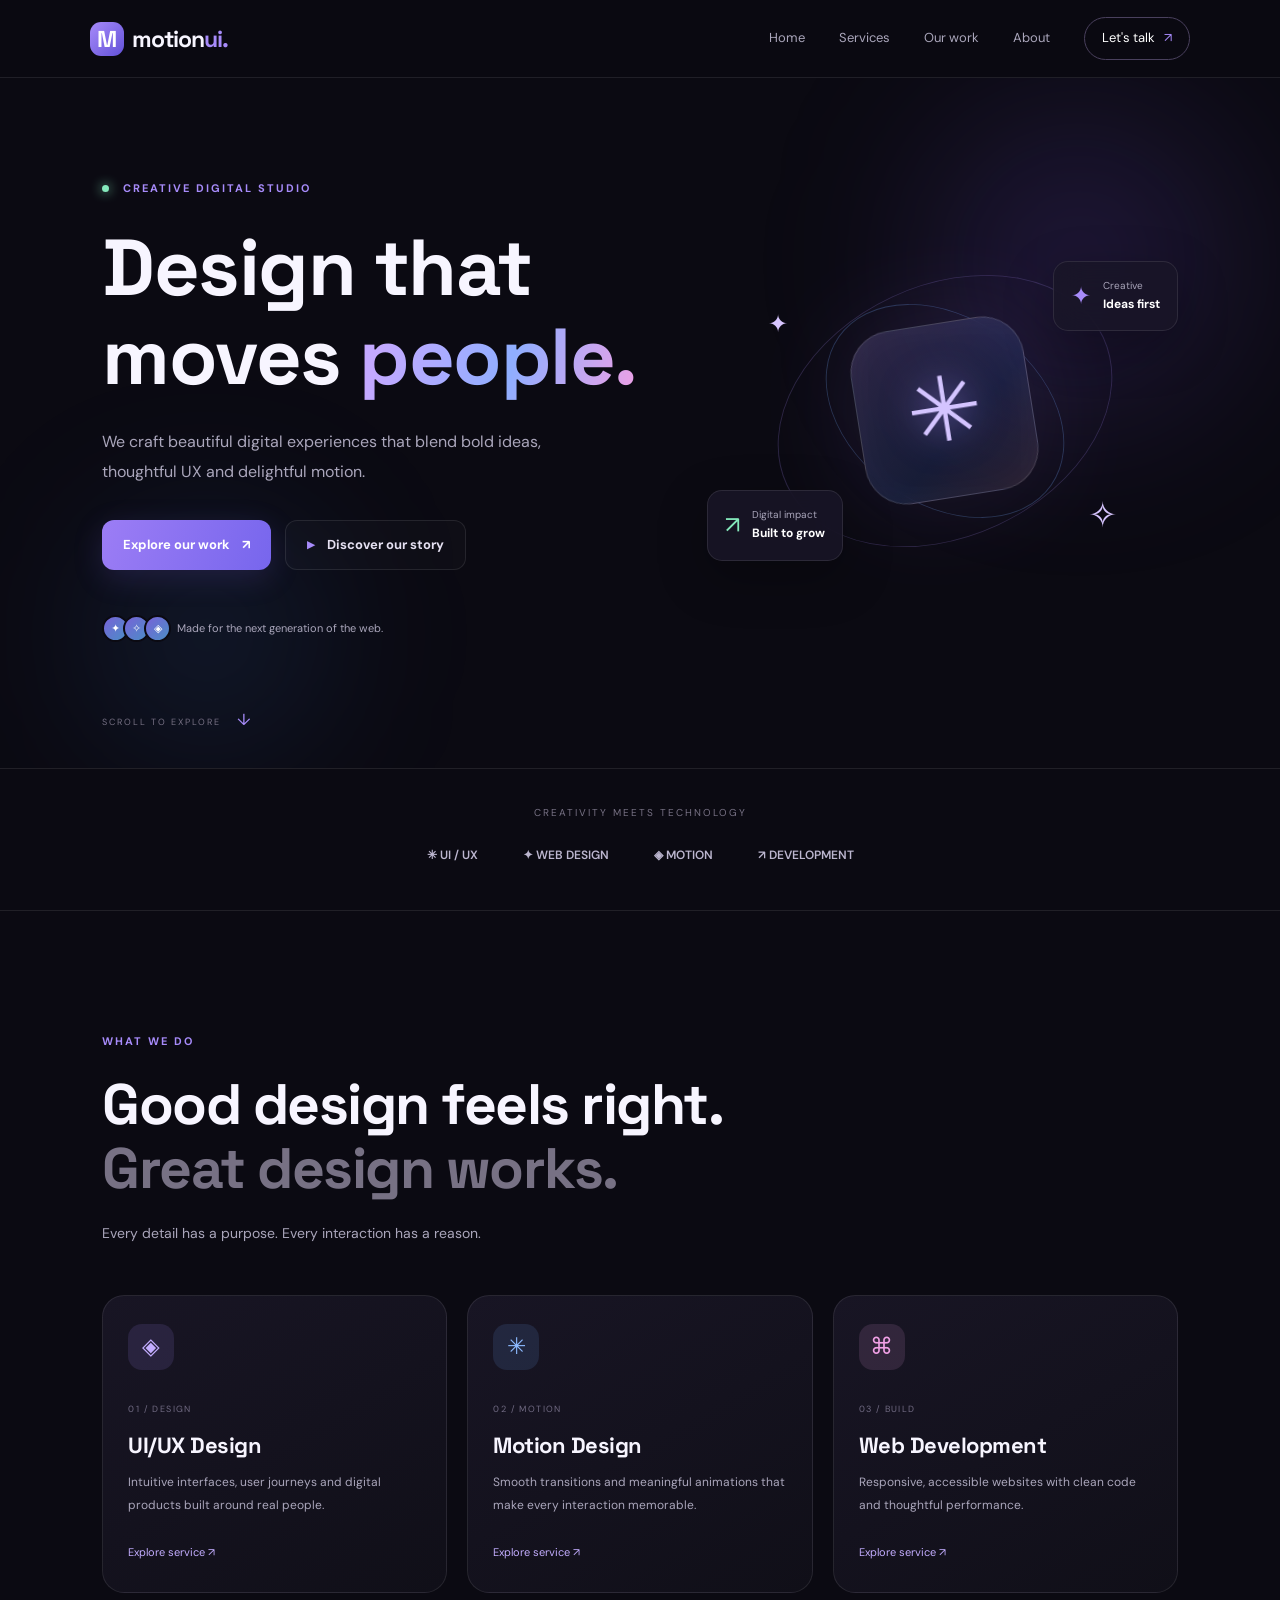
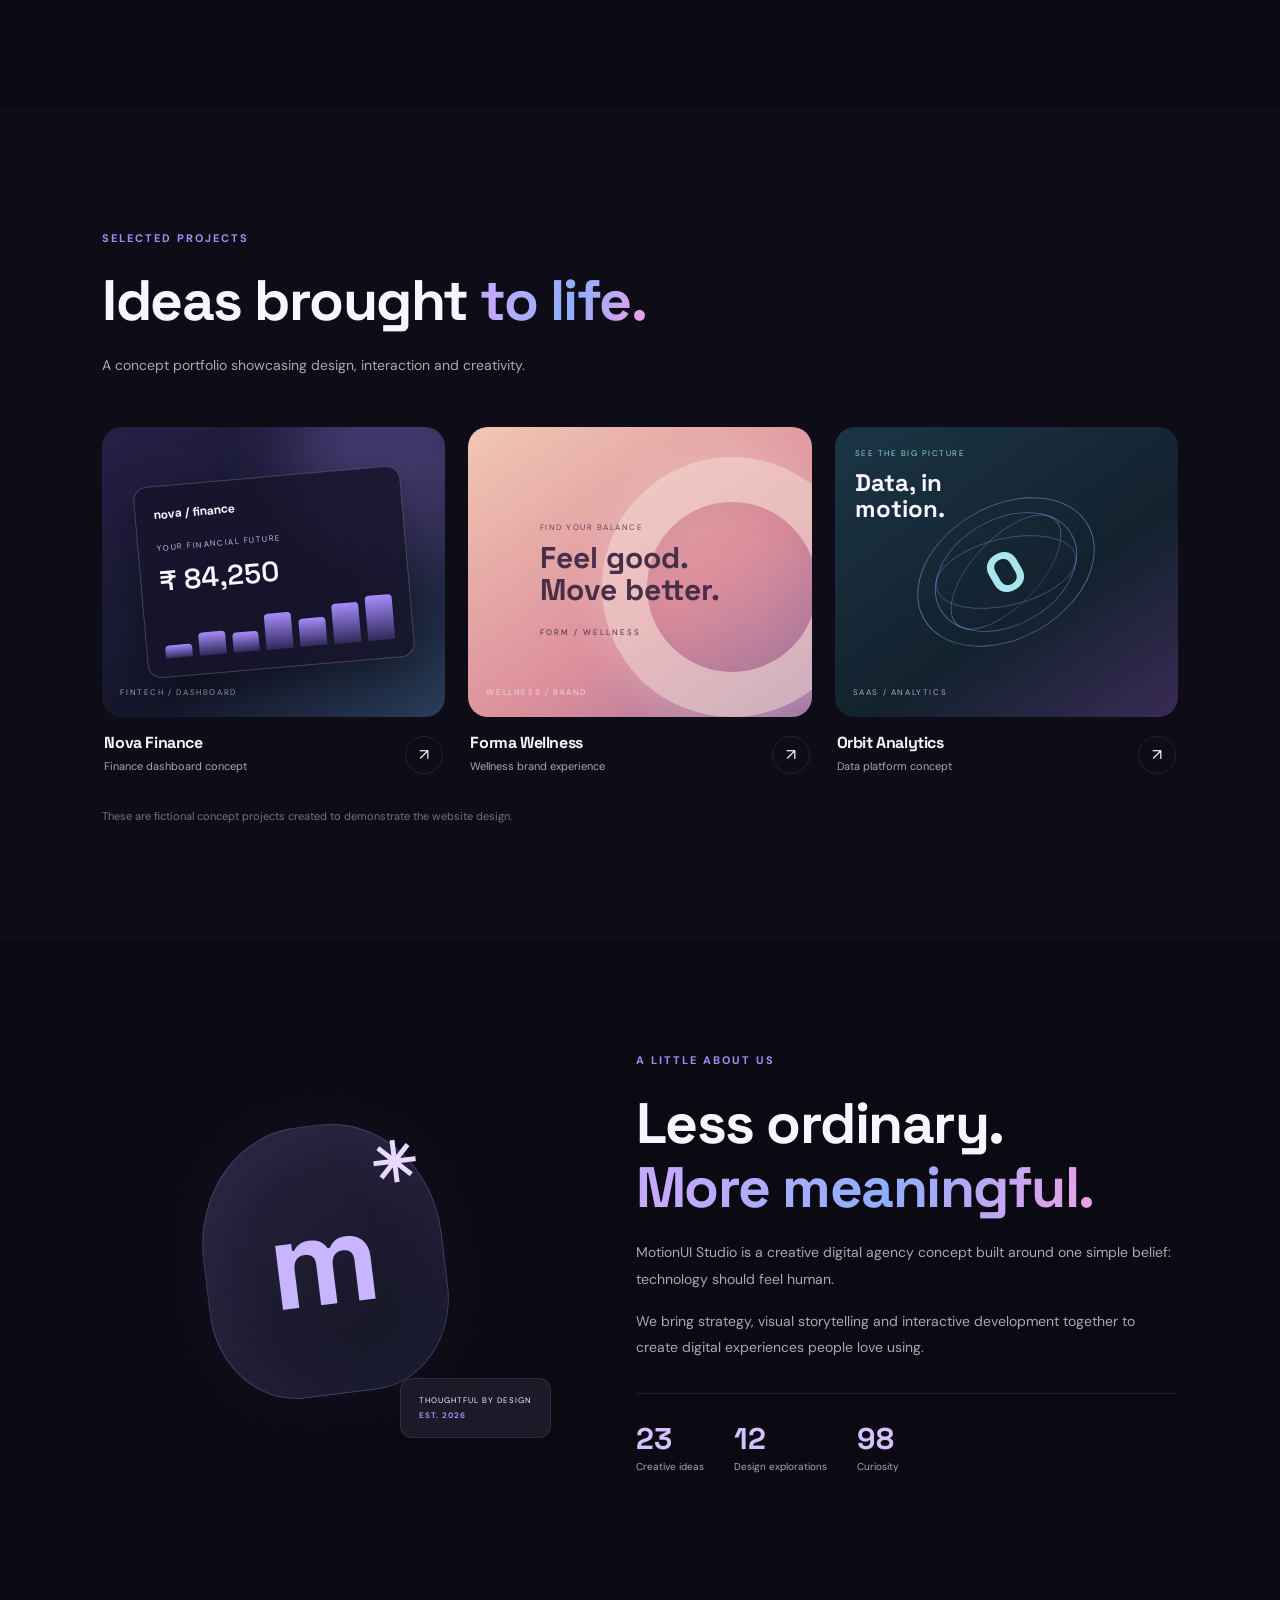
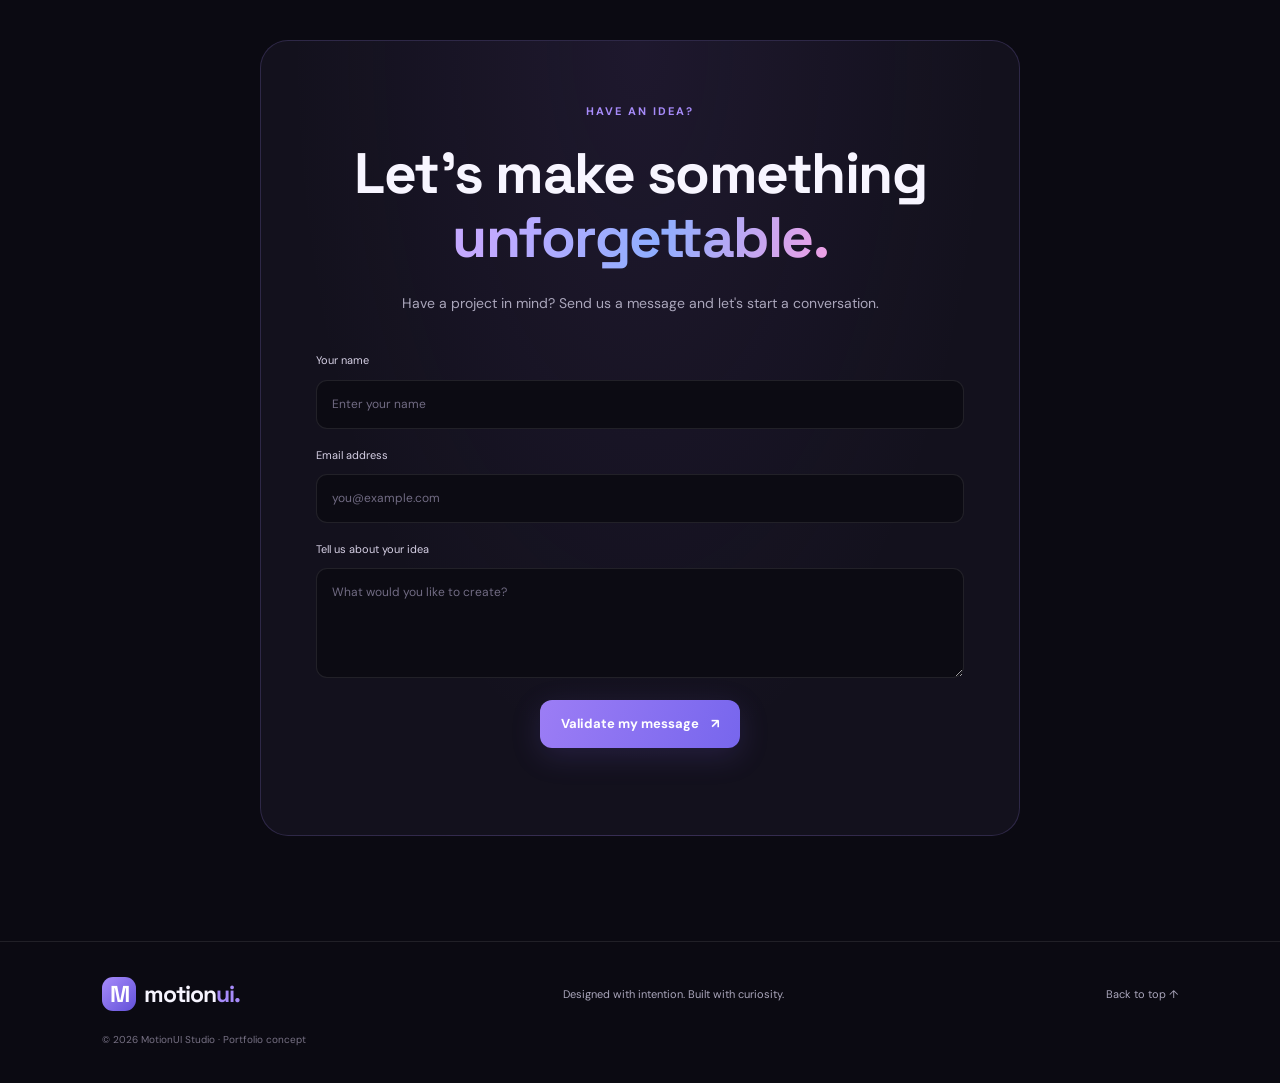
==== index.html @ 3761879f "Add files via upload" ====
<!DOCTYPE html>
<html lang="en">
<head>
  <meta charset="UTF-8">
  <meta name="viewport" content="width=device-width, initial-scale=1.0">
  <meta name="description" content="MotionUI Studio — creative web design, interactive experiences and modern UI/UX.">
  <title>MotionUI Studio | Design Beyond Limits</title>
  <link rel="preconnect" href="https://fonts.googleapis.com">
  <link rel="preconnect" href="https://fonts.gstatic.com" crossorigin>
  <link href="https://fonts.googleapis.com/css2?family=DM+Sans:wght@400;500;600;700&family=Space+Grotesk:wght@400;500;600;700&display=swap" rel="stylesheet">
  <link rel="stylesheet" href="style.css">
  <script src="script.js" defer></script>
</head>
<body>
  <div class="scroll-progress" id="scrollProgress"></div>

  <header class="navbar">
    <a class="logo" href="#home"><span class="logo-icon">M</span> motion<span>ui.</span></a>
    <button class="menu-toggle" id="menuToggle" aria-label="Toggle navigation" aria-expanded="false">☰</button>
    <nav class="nav-links" id="navLinks">
      <a href="#home">Home</a>
      <a href="#services">Services</a>
      <a href="#work">Our work</a>
      <a href="#about">About</a>
      <a class="nav-cta" href="#contact">Let's talk <span>↗</span></a>
    </nav>
  </header>

  <main>
    <section class="hero section" id="home">
      <div class="hero-glow glow-one"></div>
      <div class="hero-glow glow-two"></div>
      <div class="hero-content reveal">
        <div class="eyebrow"><span class="status-dot"></span> CREATIVE DIGITAL STUDIO</div>
        <h1>Design that<br>moves <span class="gradient-text">people.</span></h1>
        <p class="hero-description">We craft beautiful digital experiences that blend bold ideas, thoughtful UX and delightful motion.</p>
        <div class="hero-actions">
          <a class="button button-primary" href="#work">Explore our work <span>↗</span></a>
          <a class="button button-ghost" href="#about"><span class="play-icon">▶</span> Discover our story</a>
        </div>
        <div class="hero-note"><span class="avatar-stack"><i>✦</i><i>✧</i><i>◈</i></span><span>Made for the next generation of the web.</span></div>
      </div>
      <div class="hero-visual reveal">
        <div class="orbit orbit-large"></div>
        <div class="orbit orbit-small"></div>
        <div class="visual-core"><span class="core-star">✳</span></div>
        <div class="floating-card card-top"><span class="mini-icon">✦</span><span>Creative<br><b>Ideas first</b></span></div>
        <div class="floating-card card-bottom"><span class="mini-chart">↗</span><span>Digital impact<br><b>Built to grow</b></span></div>
        <span class="spark spark-one">✦</span>
        <span class="spark spark-two">✧</span>
      </div>
      <a href="#services" class="scroll-hint">SCROLL TO EXPLORE <span>↓</span></a>
    </section>

    <section class="trusted section reveal" aria-label="Studio capabilities">
      <p>CREATIVITY MEETS TECHNOLOGY</p>
      <div class="trust-list"><span>✳ UI / UX</span><span>✦ WEB DESIGN</span><span>◈ MOTION</span><span>↗ DEVELOPMENT</span></div>
    </section>

    <section class="section content-section" id="services">
      <div class="section-heading reveal">
        <span class="eyebrow">WHAT WE DO</span>
        <h2>Good design feels right.<br><span class="muted-text">Great design works.</span></h2>
        <p>Every detail has a purpose. Every interaction has a reason.</p>
      </div>
      <div class="service-grid">
        <article class="service-card reveal">
          <div class="service-icon purple">◈</div><span class="card-number">01 / DESIGN</span>
          <h3>UI/UX Design</h3><p>Intuitive interfaces, user journeys and digital products built around real people.</p>
          <a href="#contact" class="text-link">Explore service ↗</a>
        </article>
        <article class="service-card reveal">
          <div class="service-icon blue">✳</div><span class="card-number">02 / MOTION</span>
          <h3>Motion Design</h3><p>Smooth transitions and meaningful animations that make every interaction memorable.</p>
          <a href="#contact" class="text-link">Explore service ↗</a>
        </article>
        <article class="service-card reveal">
          <div class="service-icon pink">⌘</div><span class="card-number">03 / BUILD</span>
          <h3>Web Development</h3><p>Responsive, accessible websites with clean code and thoughtful performance.</p>
          <a href="#contact" class="text-link">Explore service ↗</a>
        </article>
      </div>
    </section>

    <section class="section content-section work-section" id="work">
      <div class="section-heading reveal">
        <span class="eyebrow">SELECTED PROJECTS</span>
        <h2>Ideas brought <span class="gradient-text">to life.</span></h2>
        <p>A concept portfolio showcasing design, interaction and creativity.</p>
      </div>
      <div class="project-grid">
        <article class="project-card reveal">
          <a href="#contact" class="project-art art-one" aria-label="Discuss the Nova Finance project">
            <div class="art-orb"></div><div class="finance-panel"><span>nova / finance</span><small>YOUR FINANCIAL FUTURE</small><strong>₹ 84,250</strong><div class="fake-bars"><i></i><i></i><i></i><i></i><i></i><i></i><i></i></div></div>
            <span class="art-label">FINTECH / DASHBOARD</span>
          </a>
          <div class="project-info"><div><h3>Nova Finance</h3><p>Finance dashboard concept</p></div><a href="#contact" class="round-arrow" aria-label="Discuss Nova Finance">↗</a></div>
        </article>
        <article class="project-card reveal">
          <a href="#contact" class="project-art art-two" aria-label="Discuss the Forma wellness project">
            <div class="forma-ring"></div><div class="forma-copy"><small>FIND YOUR BALANCE</small><strong>Feel good.<br>Move better.</strong><span>FORM / WELLNESS</span></div><span class="art-label">WELLNESS / BRAND</span>
          </a>
          <div class="project-info"><div><h3>Forma Wellness</h3><p>Wellness brand experience</p></div><a href="#contact" class="round-arrow" aria-label="Discuss Forma Wellness">↗</a></div>
        </article>
        <article class="project-card reveal">
          <a href="#contact" class="project-art art-three" aria-label="Discuss the Orbit analytics project">
            <div class="orbit-art"><i></i><i></i><i></i><b>O</b></div><div class="orbit-copy"><small>SEE THE BIG PICTURE</small><strong>Data, in<br>motion.</strong></div><span class="art-label">SAAS / ANALYTICS</span>
          </a>
          <div class="project-info"><div><h3>Orbit Analytics</h3><p>Data platform concept</p></div><a href="#contact" class="round-arrow" aria-label="Discuss Orbit Analytics">↗</a></div>
        </article>
      </div>
      <p class="portfolio-note">These are fictional concept projects created to demonstrate the website design.</p>
    </section>

    <section class="section about-section" id="about">
      <div class="about-visual reveal"><div class="about-shape">m<span>✳</span></div><div class="about-badge">THOUGHTFUL BY DESIGN<br><b>EST. 2026</b></div></div>
      <div class="about-copy reveal">
        <span class="eyebrow">A LITTLE ABOUT US</span>
        <h2>Less ordinary.<br><span class="gradient-text">More meaningful.</span></h2>
        <p>MotionUI Studio is a creative digital agency concept built around one simple belief: technology should feel human.</p>
        <p>We bring strategy, visual storytelling and interactive development together to create digital experiences people love using.</p>
        <div class="stats">
          <div><strong data-count="24">0</strong><span>Creative ideas</span></div>
          <div><strong data-count="12">0</strong><span>Design explorations</span></div>
          <div><strong data-count="100" data-suffix="%">0</strong><span>Curiosity</span></div>
        </div>
      </div>
    </section>

    <section class="section contact-section" id="contact">
      <div class="contact-box reveal">
        <span class="eyebrow">HAVE AN IDEA?</span>
        <h2>Let's make something<br><span class="gradient-text">unforgettable.</span></h2>
        <p>Have a project in mind? Send us a message and let's start a conversation.</p>
        <form id="contactForm" class="contact-form">
          <label for="name">Your name</label>
          <input id="name" name="name" type="text" placeholder="Enter your name" required minlength="2">
          <label for="email">Email address</label>
          <input id="email" name="email" type="email" placeholder="you@example.com" required>
          <label for="message">Tell us about your idea</label>
          <textarea id="message" name="message" rows="4" placeholder="What would you like to create?" required minlength="10"></textarea>
          <button class="button button-primary submit-button" type="submit">Validate my message <span>↗</span></button>
          <p id="formMessage" class="form-message" role="status" aria-live="polite"></p>
        </form>
      </div>
    </section>
  </main>

  <footer class="footer">
    <a class="logo" href="#home"><span class="logo-icon">M</span> motion<span>ui.</span></a>
    <p>Designed with intention. Built with curiosity.</p>
    <a href="#home" class="back-top">Back to top ↑</a>
    <small>© <span id="year"></span> MotionUI Studio · Portfolio concept</small>
  </footer>
</body>
</html>
---- style.css ----
:root {
  --bg: #0b0a12;
  --surface: #13111d;
  --surface-2: #1a1727;
  --text: #f7f5ff;
  --muted: #aaa6bb;
  --purple: #a78bfa;
  --blue: #6ea8fe;
  --pink: #f0a0e5;
  --border: rgba(255,255,255,.09);
  --radius: 22px;
}

* { box-sizing: border-box; margin: 0; padding: 0; }
html { scroll-behavior: smooth; scroll-padding-top: 90px; }
body {
  background: var(--bg);
  color: var(--text);
  font-family: "DM Sans", sans-serif;
  line-height: 1.7;
  overflow-x: hidden;
}
body::before {
  content: "";
  position: fixed;
  inset: 0;
  pointer-events: none;
  z-index: -1;
  background-image: radial-gradient(rgba(255,255,255,.055) .7px, transparent .7px);
  background-size: 24px 24px;
  opacity: .35;
}
a { color: inherit; text-decoration: none; }
button, input, textarea { font: inherit; }
button, a { -webkit-tap-highlight-color: transparent; }
button:focus-visible, a:focus-visible, input:focus-visible, textarea:focus-visible {
  outline: 2px solid var(--purple);
  outline-offset: 4px;
}
::selection { background: #8c65e8; color: white; }

.scroll-progress {
  position: fixed;
  top: 0;
  left: 0;
  height: 3px;
  width: 0;
  background: linear-gradient(90deg, var(--purple), var(--blue), var(--pink));
  z-index: 1000;
}

.navbar {
  position: sticky;
  top: 0;
  z-index: 100;
  min-height: 78px;
  padding: 15px 7%;
  display: flex;
  align-items: center;
  justify-content: space-between;
  background: rgba(11,10,18,.84);
  backdrop-filter: blur(18px);
  border-bottom: 1px solid var(--border);
}
.logo {
  display: inline-flex;
  align-items: center;
  gap: 8px;
  font: 700 23px "Space Grotesk", sans-serif;
  letter-spacing: -1px;
}
.logo > span:last-child { color: var(--purple); margin-left: -8px; }
.logo-icon {
  display: grid;
  place-items: center;
  width: 34px;
  height: 34px;
  border-radius: 11px;
  background: linear-gradient(135deg, #a78bfa, #6251d8);
  color: white;
}
.nav-links { display: flex; align-items: center; gap: 34px; }
.nav-links > a {
  color: var(--muted);
  font-size: 13px;
  transition: color .25s;
}
.nav-links > a:hover { color: white; }
.nav-links .nav-cta {
  color: white;
  border: 1px solid #49405d;
  border-radius: 30px;
  padding: 9px 17px;
}
.nav-cta span { color: var(--purple); margin-left: 6px; }
.menu-toggle {
  display: none;
  color: white;
  background: transparent;
  border: 0;
  font-size: 25px;
  cursor: pointer;
}

.section { padding: 105px 8%; }
.hero {
  min-height: 690px;
  position: relative;
  display: grid;
  grid-template-columns: 1.1fr .9fr;
  align-items: center;
  gap: 40px;
  padding-top: 95px;
  padding-bottom: 120px;
  overflow: hidden;
}
.hero-content { position: relative; z-index: 2; }
.eyebrow {
  color: var(--purple);
  font-size: 11px;
  font-weight: 700;
  letter-spacing: 2px;
}
.status-dot {
  display: inline-block;
  width: 7px;
  height: 7px;
  border-radius: 50%;
  margin-right: 9px;
  background: #85e9bc;
  box-shadow: 0 0 12px #85e9bc;
  animation: pulse 2s infinite;
}
h1, h2, h3 { font-family: "Space Grotesk", sans-serif; line-height: 1.13; letter-spacing: -1.5px; }
.hero h1 { font-size: clamp(52px, 6.2vw, 84px); margin: 25px 0; }
.gradient-text {
  background: linear-gradient(105deg, #c4a9ff 10%, #8faeff 55%, #f0a0e5 100%);
  color: transparent;
  -webkit-background-clip: text;
  background-clip: text;
}
.hero-description { color: var(--muted); max-width: 460px; font-size: 16px; line-height: 1.9; }
.hero-actions { display: flex; flex-wrap: wrap; gap: 14px; margin-top: 32px; }
.button {
  display: inline-flex;
  align-items: center;
  justify-content: center;
  gap: 12px;
  padding: 13px 21px;
  border: 0;
  border-radius: 12px;
  font-size: 13px;
  font-weight: 700;
  cursor: pointer;
  transition: transform .25s, box-shadow .25s, background .25s;
}
.button:hover { transform: translateY(-3px); }
.button-primary {
  background: linear-gradient(110deg, #9c7df5, #7766ed);
  color: white;
  box-shadow: 0 8px 30px #8060e52c;
}
.button-primary:hover { box-shadow: 0 12px 36px #8060e54d; }
.button-ghost { color: #e5e0f2; border: 1px solid var(--border); background: #ffffff05; }
.play-icon { color: var(--purple); font-size: 10px; }
.hero-note { display: flex; align-items: center; gap: 12px; color: var(--muted); font-size: 11px; margin-top: 45px; }
.avatar-stack { display: flex; }
.avatar-stack i {
  font-style: normal;
  display: grid;
  place-items: center;
  width: 27px;
  height: 27px;
  margin-right: -6px;
  border: 2px solid var(--bg);
  border-radius: 50%;
  background: linear-gradient(135deg, #7862d8, #4a8ec6);
  color: white;
}

.hero-visual { position: relative; min-height: 410px; display: grid; place-items: center; }
.hero-glow { position: absolute; border-radius: 50%; filter: blur(85px); pointer-events: none; }
.glow-one { width: 300px; height: 300px; top: 5%; right: 4%; background: #7852db30; }
.glow-two { width: 210px; height: 210px; bottom: 4%; left: 8%; background: #3e8bf326; }
.orbit {
  position: absolute;
  border: 1px solid #a78bfa35;
  border-radius: 50%;
  animation: rotate 24s linear infinite;
}
.orbit-large { width: 350px; height: 350px; transform: rotate(-25deg) scaleY(.72); }
.orbit-small { width: 260px; height: 260px; border-color: #76aaff40; transform: rotate(35deg) scaleY(.72); animation-direction: reverse; }
.visual-core {
  width: 175px;
  height: 175px;
  display: grid;
  place-items: center;
  border: 1px solid #ffffff2a;
  border-radius: 42px;
  background: linear-gradient(140deg, #a78bfa36, #4d72e42b 60%, #e9a1dd20);
  box-shadow: 0 0 100px #8b6be522, inset 0 0 40px #ffffff08;
  transform: rotate(-9deg);
  animation: float 5s ease-in-out infinite;
  backdrop-filter: blur(10px);
}
.core-star { font-size: 90px; line-height: 1; color: #d4c4ff; text-shadow: 0 0 35px #a78bfa99; }
.floating-card {
  position: absolute;
  z-index: 2;
  display: flex;
  align-items: center;
  gap: 12px;
  padding: 14px 17px;
  background: #191627d9;
  border: 1px solid #ffffff18;
  border-radius: 15px;
  box-shadow: 0 16px 50px #0004;
  backdrop-filter: blur(16px);
  color: var(--muted);
  font-size: 10px;
  line-height: 1.7;
  animation: float 4s ease-in-out infinite;
}
.floating-card b { color: white; font-size: 12px; }
.card-top { top: 55px; right: 0; }
.card-bottom { bottom: 55px; left: -5px; animation-delay: -2s; }
.mini-icon, .mini-chart { font-size: 24px; color: var(--purple); }
.mini-chart { color: #85e9bc; }
.spark { position: absolute; color: #d7c5ff; animation: pulse 3s infinite; }
.spark-one { top: 24%; left: 12%; font-size: 24px; }
.spark-two { bottom: 17%; right: 13%; font-size: 35px; }
.scroll-hint {
  position: absolute;
  bottom: 35px;
  left: 8%;
  color: #777184;
  font-size: 9px;
  letter-spacing: 2px;
}
.scroll-hint span { margin-left: 12px; color: var(--purple); font-size: 16px; }

.trusted { padding-top: 35px; padding-bottom: 45px; border-top: 1px solid var(--border); border-bottom: 1px solid var(--border); }
.trusted > p { text-align: center; color: #777184; font-size: 10px; letter-spacing: 2px; }
.trust-list { display: flex; flex-wrap: wrap; justify-content: center; gap: 45px; margin-top: 24px; color: #bcb6cf; font-size: 12px; font-weight: 600; }

.content-section { padding-top: 115px; padding-bottom: 115px; }
.section-heading { max-width: 690px; margin-bottom: 48px; }
.section-heading h2, .about-copy h2, .contact-box h2 { font-size: clamp(36px, 4.6vw, 57px); margin: 19px 0; }
.section-heading > p, .about-copy > p, .contact-box > p { color: var(--muted); font-size: 14px; line-height: 1.9; }
.muted-text { color: #777184; }
.service-grid { display: grid; grid-template-columns: repeat(3, 1fr); gap: 20px; }
.service-card {
  padding: 28px 25px;
  min-height: 285px;
  background: linear-gradient(150deg, #181524, #100f18);
  border: 1px solid var(--border);
  border-radius: var(--radius);
  transition: transform .3s, border-color .3s, background .3s;
}
.service-card:hover { transform: translateY(-8px); border-color: #a78bfa70; background: #191527; }
.service-icon { width: 46px; height: 46px; display: grid; place-items: center; border-radius: 14px; font-size: 23px; margin-bottom: 23px; }
.purple { background: #a78bfa20; color: #c3adff; }
.blue { background: #6ea8fe20; color: #8dbaff; }
.pink { background: #f0a0e520; color: #f0a0e5; }
.card-number { color: #716b83; font-size: 9px; letter-spacing: 1.4px; }
.service-card h3 { font-size: 22px; margin: 13px 0; letter-spacing: -.5px; }
.service-card p { color: var(--muted); font-size: 12px; line-height: 1.9; margin-bottom: 20px; }
.text-link { font-size: 11px; color: #c3adff; }
.text-link:hover { color: white; }

.work-section { background: #0e0c16; }
.project-grid { display: grid; grid-template-columns: repeat(3, 1fr); gap: 23px; }
.project-card { min-width: 0; }
.project-art {
  height: 290px;
  position: relative;
  display: grid;
  place-items: center;
  overflow: hidden;
  border-radius: 20px;
  transition: transform .35s;
}
.project-card:hover .project-art { transform: translateY(-5px); }
.art-one { background: linear-gradient(145deg, #252047, #14162a 60%, #293d59); }
.art-two { background: linear-gradient(145deg, #f1c7b3, #dc8f9c 60%, #9d729e); }
.art-three { background: linear-gradient(145deg, #1b3545, #13212e 60%, #392b55); }
.art-label { position: absolute; bottom: 17px; left: 18px; color: #ffffffa0; font-size: 8px; letter-spacing: 1.6px; }
.art-orb { position: absolute; width: 210px; height: 210px; right: -55px; top: -70px; background: #a78bfa48; filter: blur(35px); border-radius: 50%; }
.finance-panel {
  z-index: 1; width: 78%; padding: 18px; border: 1px solid #ffffff30; border-radius: 14px;
  background: #17152bd9; box-shadow: 0 15px 45px #0005; transform: rotate(-5deg);
}
.finance-panel > span { display: block; font-weight: 700; font-size: 12px; }
.finance-panel small, .forma-copy small, .orbit-copy small { display: block; font-size: 8px; letter-spacing: 1.5px; margin: 17px 0 7px; color: #c2b6ee; }
.finance-panel strong { font: 600 28px "Space Grotesk", sans-serif; }
.fake-bars { display: flex; align-items: end; height: 45px; gap: 7px; margin-top: 15px; }
.fake-bars i { flex: 1; border-radius: 4px 4px 0 0; background: linear-gradient(#a78bfa, #7064dc44); }
.fake-bars i:nth-child(1) { height: 30%; }.fake-bars i:nth-child(2) { height: 52%; }.fake-bars i:nth-child(3) { height: 44%; }.fake-bars i:nth-child(4) { height: 80%; }.fake-bars i:nth-child(5) { height: 62%; }.fake-bars i:nth-child(6) { height: 90%; }.fake-bars i:nth-child(7) { height: 100%; }
.forma-ring { position: absolute; width: 260px; height: 260px; border: 45px solid #f8e7dd85; border-radius: 50%; right: -50px; top: 30px; box-shadow: inset 0 0 40px #a5688740, 0 0 45px #ffffff3b; }
.forma-copy { position: relative; z-index: 1; color: #492e49; transform: translateX(-10px); }
.forma-copy small { color: #67445e; }
.forma-copy strong, .orbit-copy strong { font: 700 30px "Space Grotesk", sans-serif; line-height: 1.08; display: block; }
.forma-copy span { display: block; font-size: 8px; letter-spacing: 2px; margin-top: 20px; }
.orbit-art { position: absolute; width: 190px; height: 190px; border: 1px solid #7cd7e377; border-radius: 50%; transform: rotate(-30deg) scaleY(.7); }
.orbit-art i { position: absolute; inset: 18px; border: 1px solid #8ca9ff77; border-radius: 50%; }
.orbit-art i:nth-child(2) { transform: rotate(60deg) scaleX(.6); }
.orbit-art i:nth-child(3) { transform: rotate(-60deg) scaleX(.6); }
.orbit-art b { position: absolute; inset: 0; display: grid; place-items: center; transform: scaleY(1.43); font: 700 55px "Space Grotesk", sans-serif; color: #a7e6ed; }
.orbit-copy { position: absolute; left: 20px; top: 20px; z-index: 1; }
.orbit-copy small { color: #8cd6df; margin-top: 0; }
.orbit-copy strong { font-size: 24px; margin-top: 9px; }
.project-info { display: flex; justify-content: space-between; align-items: center; padding: 17px 2px; }
.project-info h3 { font-size: 16px; letter-spacing: -.4px; }
.project-info p { color: var(--muted); font-size: 11px; margin-top: 5px; }
.round-arrow { display: grid; place-items: center; width: 38px; height: 38px; border: 1px solid var(--border); border-radius: 50%; transition: background .2s, transform .2s; }
.round-arrow:hover { background: #a78bfa30; transform: rotate(45deg); }
.portfolio-note { color: #777184; font-size: 11px; margin-top: 14px; }

.about-section { display: grid; grid-template-columns: .9fr 1.1fr; align-items: center; gap: 90px; }
.about-visual { min-height: 380px; position: relative; display: grid; place-items: center; }
.about-shape {
  display: grid; place-items: center; width: 240px; height: 270px; border-radius: 45% 45% 35% 35%;
  background: linear-gradient(145deg, #a78bfa30, #648cdb16);
  border: 1px solid #b3a0ff40; box-shadow: inset 0 0 80px #a78bfa15, 0 0 80px #7764d817;
  font: 700 130px "Space Grotesk", sans-serif; color: #c7b5ff; transform: rotate(-7deg);
}
.about-shape span { position: absolute; font-size: 55px; top: 12px; right: 15px; color: #e9d9ff; }
.about-badge { position: absolute; bottom: 12px; right: -5px; padding: 14px 18px; border-radius: 12px; background: #1c1929; border: 1px solid var(--border); font-size: 8px; letter-spacing: 1px; line-height: 1.9; }
.about-badge b { color: var(--purple); }
.about-copy > p { margin: 15px 0; }
.stats { display: flex; flex-wrap: wrap; gap: 30px; border-top: 1px solid var(--border); margin-top: 32px; padding-top: 25px; }
.stats div { display: flex; flex-direction: column; }
.stats strong { font: 700 30px "Space Grotesk", sans-serif; color: #d3c2ff; }
.stats span { font-size: 10px; color: var(--muted); }

.contact-section { padding-top: 60px; }
.contact-box {
  max-width: 760px; margin: auto; padding: 55px;
  border: 1px solid #a78bfa30; border-radius: 28px;
  background: radial-gradient(ellipse at 50% 0%, #7952b51c, transparent 65%), #13111d;
  text-align: center;
}
.contact-box > p { max-width: 480px; margin: 0 auto 28px; }
.contact-form { display: grid; text-align: left; gap: 10px; }
.contact-form label { color: #d6d0e5; font-size: 11px; margin-top: 7px; }
.contact-form input, .contact-form textarea {
  width: 100%; color: white; background: #0c0b13; border: 1px solid #ffffff17;
  border-radius: 11px; padding: 13px 15px; font-size: 12px; resize: vertical;
  transition: border-color .2s;
}
.contact-form input:focus, .contact-form textarea:focus { border-color: #a78bfa; outline: none; }
.contact-form input::placeholder, .contact-form textarea::placeholder { color: #716b83; }
.submit-button { margin-top: 12px; justify-self: center; }
.form-message { min-height: 22px; text-align: center; font-size: 12px; color: #85e9bc; }

.footer {
  padding: 35px 8%; border-top: 1px solid var(--border);
  display: flex; align-items: center; justify-content: space-between; flex-wrap: wrap; gap: 20px;
}
.footer p, .footer .back-top { color: var(--muted); font-size: 11px; }
.footer .back-top:hover { color: white; }
.footer small { flex-basis: 100%; color: #777184; font-size: 10px; }

.reveal { opacity: 0; transform: translateY(25px); transition: opacity .7s ease, transform .7s ease; }
.reveal.visible { opacity: 1; transform: translateY(0); }
@keyframes float { 0%,100% { translate: 0 0; } 50% { translate: 0 -13px; } }
@keyframes rotate { to { rotate: 360deg; } }
@keyframes pulse { 0%,100% { opacity: 1; } 50% { opacity: .45; } }

@media (min-width: 1400px) {
  .section { padding-left: max(8%, calc((100vw - 1200px)/2)); padding-right: max(8%, calc((100vw - 1200px)/2)); }
}
@media (max-width: 1000px) {
  .section { padding-left: 6%; padding-right: 6%; }
  .hero { grid-template-columns: 1fr 1fr; gap: 15px; }
  .orbit-large { width: 280px; height: 280px; }
  .orbit-small { width: 220px; height: 220px; }
  .visual-core { width: 145px; height: 145px; }
  .core-star { font-size: 75px; }
  .project-art { height: 240px; }
  .about-section { gap: 45px; }
}
@media (max-width: 760px) {
  .navbar { padding: 13px 6%; min-height: 68px; }
  .menu-toggle { display: block; }
  .nav-links {
    display: none; position: absolute; top: 67px; left: 0; right: 0;
    padding: 24px 6%; background: #11101b; border-bottom: 1px solid var(--border);
    align-items: stretch; flex-direction: column; gap: 20px;
  }
  .nav-links.open { display: flex; }
  .nav-links .nav-cta { align-self: flex-start; }
  .hero { grid-template-columns: 1fr; padding-top: 75px; padding-bottom: 95px; }
  .hero h1 { font-size: clamp(52px, 12vw, 75px); }
  .hero-visual { min-height: 350px; }
  .scroll-hint { bottom: 25px; }
  .trust-list { gap: 20px; }
  .section { padding-top: 75px; padding-bottom: 75px; }
  .service-grid, .project-grid { grid-template-columns: 1fr; }
  .service-card { min-height: auto; }
  .project-art { height: 320px; }
  .about-section { grid-template-columns: 1fr; gap: 30px; }
  .about-visual { min-height: 320px; }
  .about-copy h2 { font-size: 42px; }
  .contact-box { padding: 35px 22px; }
  .contact-box h2 { font-size: 39px; }
  .footer { padding: 30px 6%; }
}
@media (max-width: 420px) {
  .hero-actions { align-items: flex-start; flex-direction: column; }
  .hero-visual { min-height: 310px; }
  .orbit-large { width: 250px; height: 250px; }
  .orbit-small { width: 200px; height: 200px; }
  .visual-core { width: 125px; height: 125px; }
  .core-star { font-size: 65px; }
  .floating-card { padding: 10px 12px; }
  .card-top { right: -4px; top: 25px; }
  .card-bottom { left: -4px; bottom: 25px; }
  .project-art { height: 260px; }
  .stats { gap: 20px; }
}

/* Respect visitors who prefer less motion. */
@media (prefers-reduced-motion: reduce) {
  *, *::before, *::after {
    animation-duration: .01ms !important;
    animation-iteration-count: 1 !important;
    scroll-behavior: auto !important;
    transition-duration: .01ms !important;
  }
  .reveal { opacity: 1; transform: none; }
}
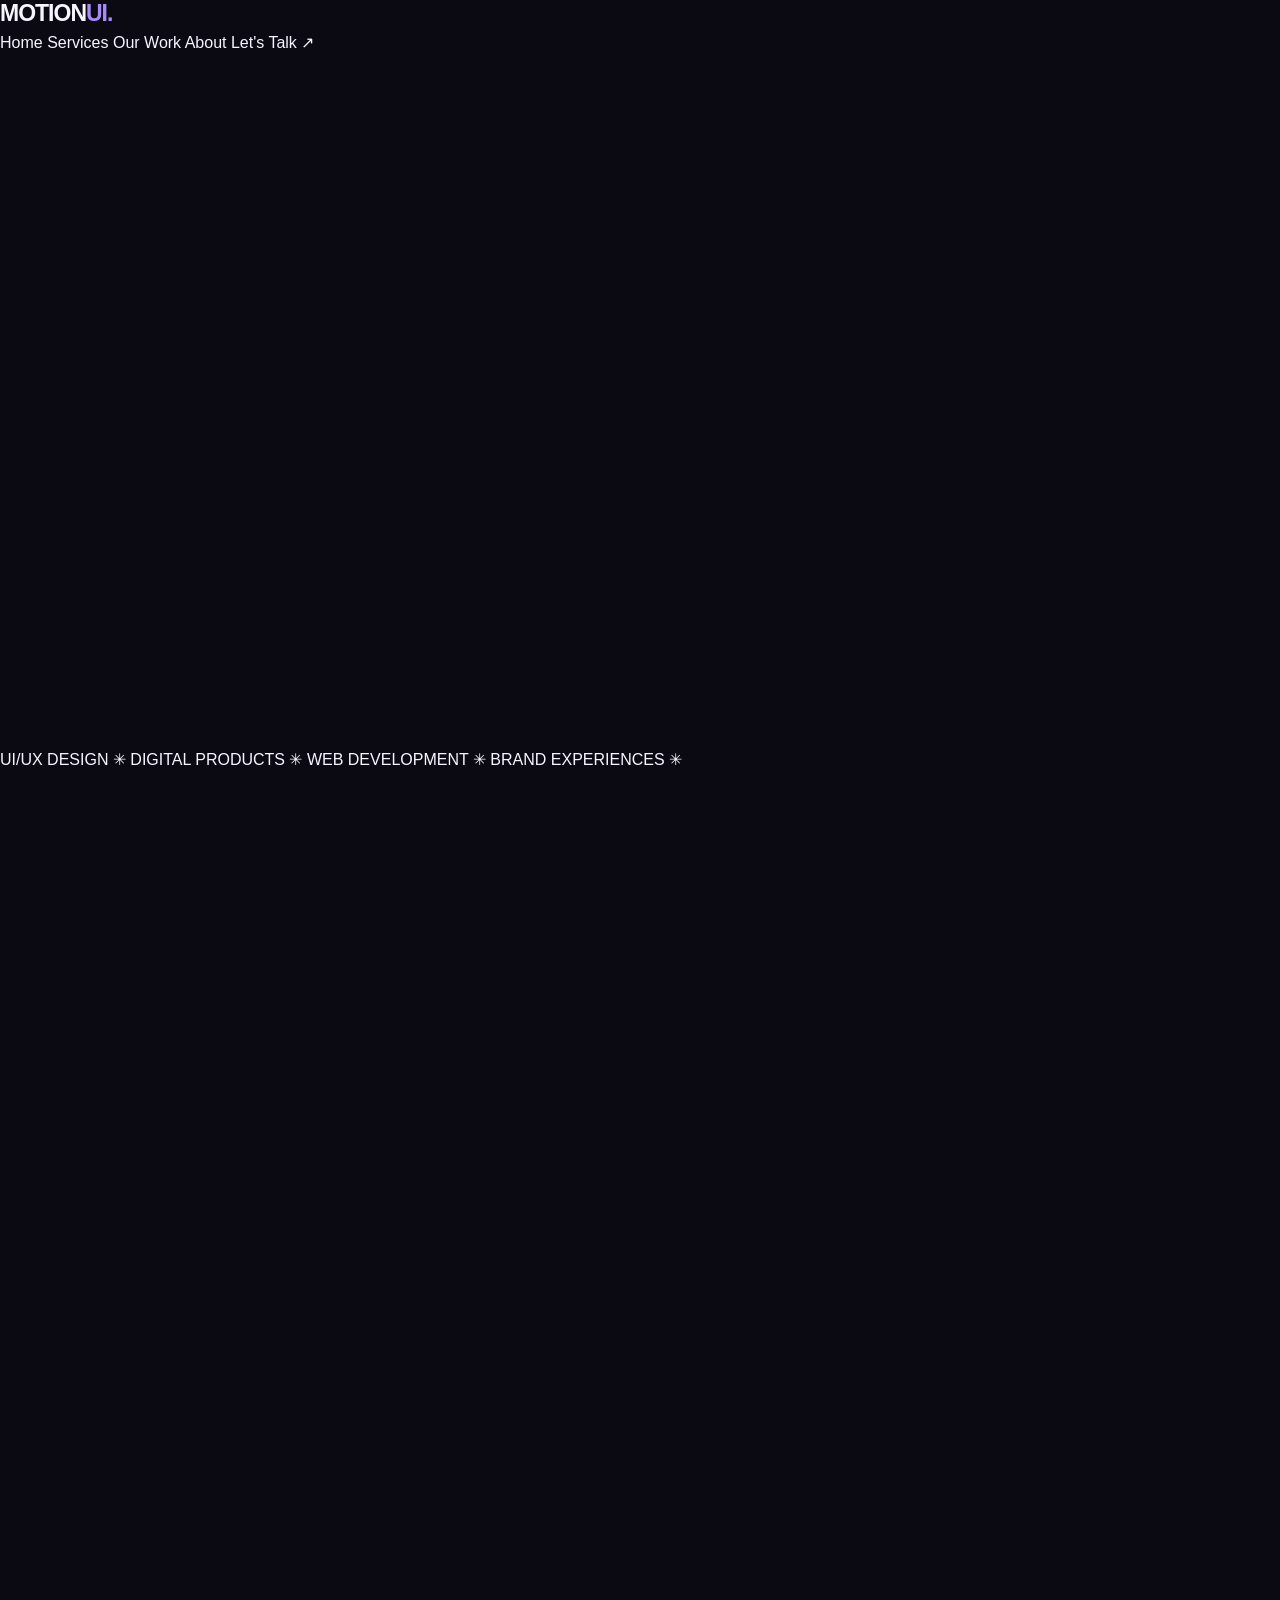
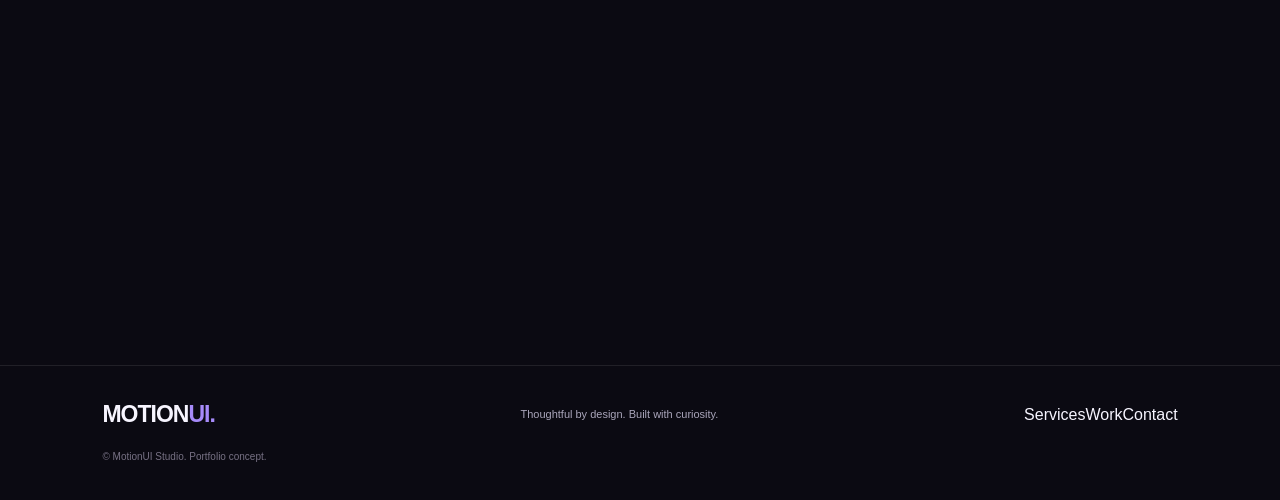
==== commit 5de4d478: "index.html" ====
--- a/index.html
+++ b/index.html
@@ -4,154 +4,106 @@
 <head>
   <meta charset="UTF-8">
   <meta name="viewport" content="width=device-width, initial-scale=1.0">
-  <meta name="description" content="MotionUI Studio — creative web design, interactive experiences and modern UI/UX.">
-  <title>MotionUI Studio | Design Beyond Limits</title>
-  <link rel="preconnect" href="https://fonts.googleapis.com">
-  <link rel="preconnect" href="https://fonts.gstatic.com" crossorigin>
-  <link href="https://fonts.googleapis.com/css2?family=DM+Sans:wght@400;500;600;700&family=Space+Grotesk:wght@400;500;600;700&display=swap" rel="stylesheet">
+  <title>MotionUI Studio | Digital Experiences</title>
   <link rel="stylesheet" href="style.css">
   <script src="script.js" defer></script>
 </head>
 <body>
-  <div class="scroll-progress" id="scrollProgress"></div>
+<header class="header">
+  <a class="logo" href="index.html">MOTION<span>UI.</span></a>
+  <button class="menu-toggle" aria-label="Toggle navigation">☰</button>
+  <nav class="nav">
+    <a class="active" href="index.html">Home</a>
+    <a href="services.html">Services</a>
+    <a href="work.html">Our Work</a>
+    <a href="about.html">About</a>
+    <a class="nav-button" href="contact.html">Let's Talk ↗</a>
+  </nav>
+</header>
 
-  <header class="navbar">
-    <a class="logo" href="#home"><span class="logo-icon">M</span> motion<span>ui.</span></a>
-    <button class="menu-toggle" id="menuToggle" aria-label="Toggle navigation" aria-expanded="false">☰</button>
-    <nav class="nav-links" id="navLinks">
-      <a href="#home">Home</a>
-      <a href="#services">Services</a>
-      <a href="#work">Our work</a>
-      <a href="#about">About</a>
-      <a class="nav-cta" href="#contact">Let's talk <span>↗</span></a>
-    </nav>
-  </header>
+<main>
+  <section class="hero container">
+    <div class="hero-content reveal">
+      <p class="eyebrow">✦ INDEPENDENT DIGITAL STUDIO</p>
+      <h1>We make digital<br>feel <span class="gradient">different.</span></h1>
+      <p class="description">Thoughtful design, smart technology, and meaningful digital experiences built around people.</p>
+      <div class="buttons">
+        <a class="button primary" href="work.html">Explore our work ↗</a>
+        <a class="button secondary" href="services.html">Our services →</a>
+      </div>
+      <p class="small-note">✦ Independent thinking. Human-first experiences.</p>
+    </div>
+    <div class="hero-art reveal">
+      <div class="orb orb-one"></div>
+      <div class="orb orb-two"></div>
+      <div class="art-star">✳</div>
+      <span class="floating-label label-one">IDEAS<br><b>IN MOTION</b></span>
+      <span class="floating-label label-two">● DESIGN / BUILD / GROW</span>
+    </div>
+  </section>
 
-  <main>
-    <section class="hero section" id="home">
-      <div class="hero-glow glow-one"></div>
-      <div class="hero-glow glow-two"></div>
-      <div class="hero-content reveal">
-        <div class="eyebrow"><span class="status-dot"></span> CREATIVE DIGITAL STUDIO</div>
-        <h1>Design that<br>moves <span class="gradient-text">people.</span></h1>
-        <p class="hero-description">We craft beautiful digital experiences that blend bold ideas, thoughtful UX and delightful motion.</p>
-        <div class="hero-actions">
-          <a class="button button-primary" href="#work">Explore our work <span>↗</span></a>
-          <a class="button button-ghost" href="#about"><span class="play-icon">▶</span> Discover our story</a>
-        </div>
-        <div class="hero-note"><span class="avatar-stack"><i>✦</i><i>✧</i><i>◈</i></span><span>Made for the next generation of the web.</span></div>
-      </div>
-      <div class="hero-visual reveal">
-        <div class="orbit orbit-large"></div>
-        <div class="orbit orbit-small"></div>
-        <div class="visual-core"><span class="core-star">✳</span></div>
-        <div class="floating-card card-top"><span class="mini-icon">✦</span><span>Creative<br><b>Ideas first</b></span></div>
-        <div class="floating-card card-bottom"><span class="mini-chart">↗</span><span>Digital impact<br><b>Built to grow</b></span></div>
-        <span class="spark spark-one">✦</span>
-        <span class="spark spark-two">✧</span>
-      </div>
-      <a href="#services" class="scroll-hint">SCROLL TO EXPLORE <span>↓</span></a>
-    </section>
+  <div class="ticker">
+    UI/UX DESIGN ✳ DIGITAL PRODUCTS ✳ WEB DEVELOPMENT ✳ BRAND EXPERIENCES ✳
+  </div>
 
-    <section class="trusted section reveal" aria-label="Studio capabilities">
-      <p>CREATIVITY MEETS TECHNOLOGY</p>
-      <div class="trust-list"><span>✳ UI / UX</span><span>✦ WEB DESIGN</span><span>◈ MOTION</span><span>↗ DEVELOPMENT</span></div>
-    </section>
+  <section class="section container">
+    <div class="section-heading reveal">
+      <p class="eyebrow">WHAT WE BRING</p>
+      <h2>Good design looks good.<br><span class="muted">Great design works.</span></h2>
+      <p>We turn complicated ideas into useful, beautiful experiences.</p>
+    </div>
+    <div class="cards">
+      <article class="card reveal">
+        <div class="icon purple">◈</div>
+        <small>01 / STRATEGY</small>
+        <h3>Understand the why.</h3>
+        <p>Start with people, goals and the real problem to solve.</p>
+        <a href="services.html" class="text-link">Explore strategy ↗</a>
+      </article>
+      <article class="card reveal">
+        <div class="icon blue">✳</div>
+        <small>02 / EXPERIENCE</small>
+        <h3>Make it effortless.</h3>
+        <p>Intuitive interfaces that make digital journeys simpler.</p>
+        <a href="services.html" class="text-link">Explore design ↗</a>
+      </article>
+      <article class="card reveal">
+        <div class="icon pink">⌘</div>
+        <small>03 / DEVELOPMENT</small>
+        <h3>Build it to last.</h3>
+        <p>Responsive websites with clean, maintainable code.</p>
+        <a href="services.html" class="text-link">Explore development ↗</a>
+      </article>
+    </div>
+  </section>
 
-    <section class="section content-section" id="services">
-      <div class="section-heading reveal">
-        <span class="eyebrow">WHAT WE DO</span>
-        <h2>Good design feels right.<br><span class="muted-text">Great design works.</span></h2>
-        <p>Every detail has a purpose. Every interaction has a reason.</p>
-      </div>
-      <div class="service-grid">
-        <article class="service-card reveal">
-          <div class="service-icon purple">◈</div><span class="card-number">01 / DESIGN</span>
-          <h3>UI/UX Design</h3><p>Intuitive interfaces, user journeys and digital products built around real people.</p>
-          <a href="#contact" class="text-link">Explore service ↗</a>
-        </article>
-        <article class="service-card reveal">
-          <div class="service-icon blue">✳</div><span class="card-number">02 / MOTION</span>
-          <h3>Motion Design</h3><p>Smooth transitions and meaningful animations that make every interaction memorable.</p>
-          <a href="#contact" class="text-link">Explore service ↗</a>
-        </article>
-        <article class="service-card reveal">
-          <div class="service-icon pink">⌘</div><span class="card-number">03 / BUILD</span>
-          <h3>Web Development</h3><p>Responsive, accessible websites with clean code and thoughtful performance.</p>
-          <a href="#contact" class="text-link">Explore service ↗</a>
-        </article>
-      </div>
-    </section>
+  <section class="showcase container reveal">
+    <div>
+      <p class="eyebrow">SELECTED WORK</p>
+      <h2>Small details.<br><span class="gradient">Big difference.</span></h2>
+      <p>Explore creative concepts in finance, wellness and digital products.</p>
+      <a href="work.html" class="button primary">See all projects ↗</a>
+    </div>
+    <div class="showcase-art">
+      <div class="showcase-circle">✳</div>
+      <div class="showcase-label">CREATIVE<br>THINKING</div>
+    </div>
+  </section>
 
-    <section class="section content-section work-section" id="work">
-      <div class="section-heading reveal">
-        <span class="eyebrow">SELECTED PROJECTS</span>
-        <h2>Ideas brought <span class="gradient-text">to life.</span></h2>
-        <p>A concept portfolio showcasing design, interaction and creativity.</p>
-      </div>
-      <div class="project-grid">
-        <article class="project-card reveal">
-          <a href="#contact" class="project-art art-one" aria-label="Discuss the Nova Finance project">
-            <div class="art-orb"></div><div class="finance-panel"><span>nova / finance</span><small>YOUR FINANCIAL FUTURE</small><strong>₹ 84,250</strong><div class="fake-bars"><i></i><i></i><i></i><i></i><i></i><i></i><i></i></div></div>
-            <span class="art-label">FINTECH / DASHBOARD</span>
-          </a>
-          <div class="project-info"><div><h3>Nova Finance</h3><p>Finance dashboard concept</p></div><a href="#contact" class="round-arrow" aria-label="Discuss Nova Finance">↗</a></div>
-        </article>
-        <article class="project-card reveal">
-          <a href="#contact" class="project-art art-two" aria-label="Discuss the Forma wellness project">
-            <div class="forma-ring"></div><div class="forma-copy"><small>FIND YOUR BALANCE</small><strong>Feel good.<br>Move better.</strong><span>FORM / WELLNESS</span></div><span class="art-label">WELLNESS / BRAND</span>
-          </a>
-          <div class="project-info"><div><h3>Forma Wellness</h3><p>Wellness brand experience</p></div><a href="#contact" class="round-arrow" aria-label="Discuss Forma Wellness">↗</a></div>
-        </article>
-        <article class="project-card reveal">
-          <a href="#contact" class="project-art art-three" aria-label="Discuss the Orbit analytics project">
-            <div class="orbit-art"><i></i><i></i><i></i><b>O</b></div><div class="orbit-copy"><small>SEE THE BIG PICTURE</small><strong>Data, in<br>motion.</strong></div><span class="art-label">SAAS / ANALYTICS</span>
-          </a>
-          <div class="project-info"><div><h3>Orbit Analytics</h3><p>Data platform concept</p></div><a href="#contact" class="round-arrow" aria-label="Discuss Orbit Analytics">↗</a></div>
-        </article>
-      </div>
-      <p class="portfolio-note">These are fictional concept projects created to demonstrate the website design.</p>
-    </section>
+  <section class="cta container reveal">
+    <div>
+      <p class="eyebrow">HAVE AN IDEA?</p>
+      <h2>Let's make it matter.</h2>
+    </div>
+    <a href="contact.html" class="button primary">Start a conversation ↗</a>
+  </section>
+</main>
 
-    <section class="section about-section" id="about">
-      <div class="about-visual reveal"><div class="about-shape">m<span>✳</span></div><div class="about-badge">THOUGHTFUL BY DESIGN<br><b>EST. 2026</b></div></div>
-      <div class="about-copy reveal">
-        <span class="eyebrow">A LITTLE ABOUT US</span>
-        <h2>Less ordinary.<br><span class="gradient-text">More meaningful.</span></h2>
-        <p>MotionUI Studio is a creative digital agency concept built around one simple belief: technology should feel human.</p>
-        <p>We bring strategy, visual storytelling and interactive development together to create digital experiences people love using.</p>
-        <div class="stats">
-          <div><strong data-count="24">0</strong><span>Creative ideas</span></div>
-          <div><strong data-count="12">0</strong><span>Design explorations</span></div>
-          <div><strong data-count="100" data-suffix="%">0</strong><span>Curiosity</span></div>
-        </div>
-      </div>
-    </section>
-
-    <section class="section contact-section" id="contact">
-      <div class="contact-box reveal">
-        <span class="eyebrow">HAVE AN IDEA?</span>
-        <h2>Let's make something<br><span class="gradient-text">unforgettable.</span></h2>
-        <p>Have a project in mind? Send us a message and let's start a conversation.</p>
-        <form id="contactForm" class="contact-form">
-          <label for="name">Your name</label>
-          <input id="name" name="name" type="text" placeholder="Enter your name" required minlength="2">
-          <label for="email">Email address</label>
-          <input id="email" name="email" type="email" placeholder="you@example.com" required>
-          <label for="message">Tell us about your idea</label>
-          <textarea id="message" name="message" rows="4" placeholder="What would you like to create?" required minlength="10"></textarea>
-          <button class="button button-primary submit-button" type="submit">Validate my message <span>↗</span></button>
-          <p id="formMessage" class="form-message" role="status" aria-live="polite"></p>
-        </form>
-      </div>
-    </section>
-  </main>
-
-  <footer class="footer">
-    <a class="logo" href="#home"><span class="logo-icon">M</span> motion<span>ui.</span></a>
-    <p>Designed with intention. Built with curiosity.</p>
-    <a href="#home" class="back-top">Back to top ↑</a>
-    <small>© <span id="year"></span> MotionUI Studio · Portfolio concept</small>
-  </footer>
+<footer class="footer">
+  <a class="logo" href="index.html">MOTION<span>UI.</span></a>
+  <p>Thoughtful by design. Built with curiosity.</p>
+  <div><a href="services.html">Services</a><a href="work.html">Work</a><a href="contact.html">Contact</a></div>
+  <small>© <span class="year"></span> MotionUI Studio. Portfolio concept.</small>
+</footer>
 </body>
 </html>
